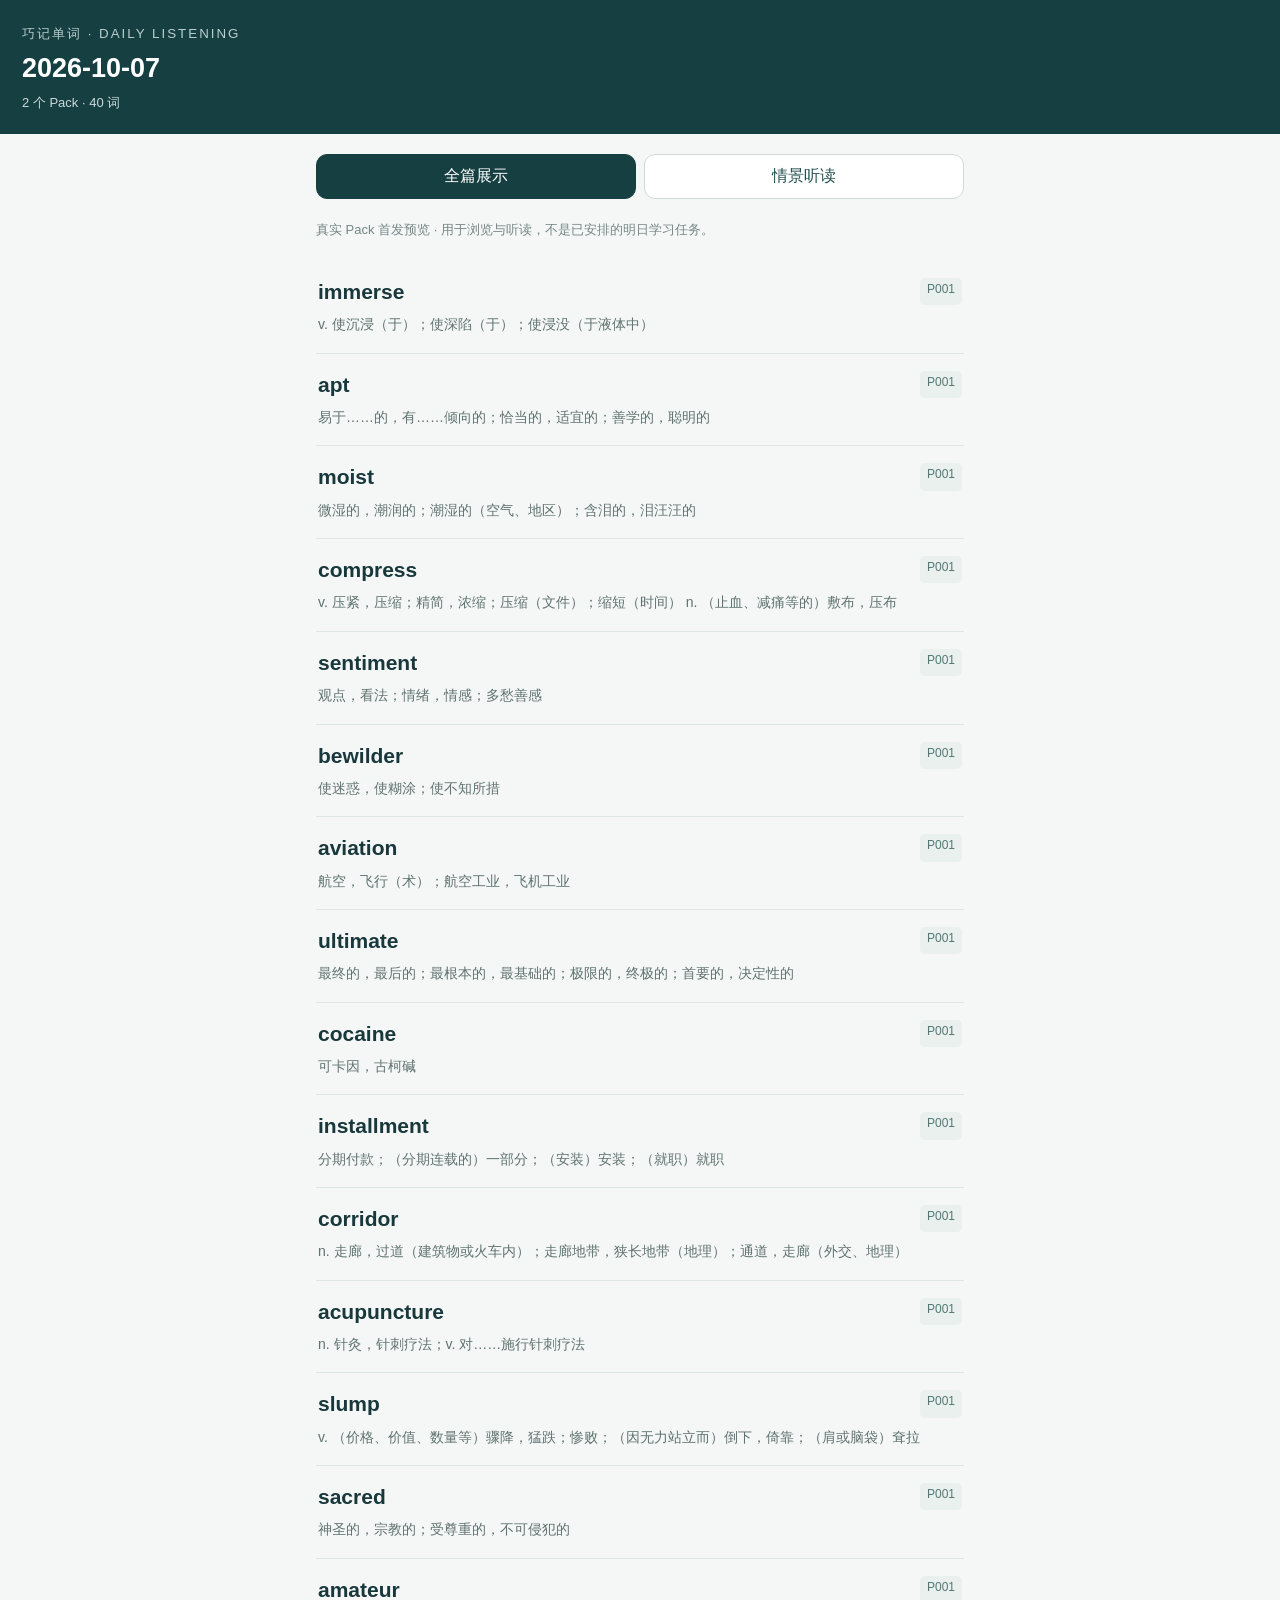
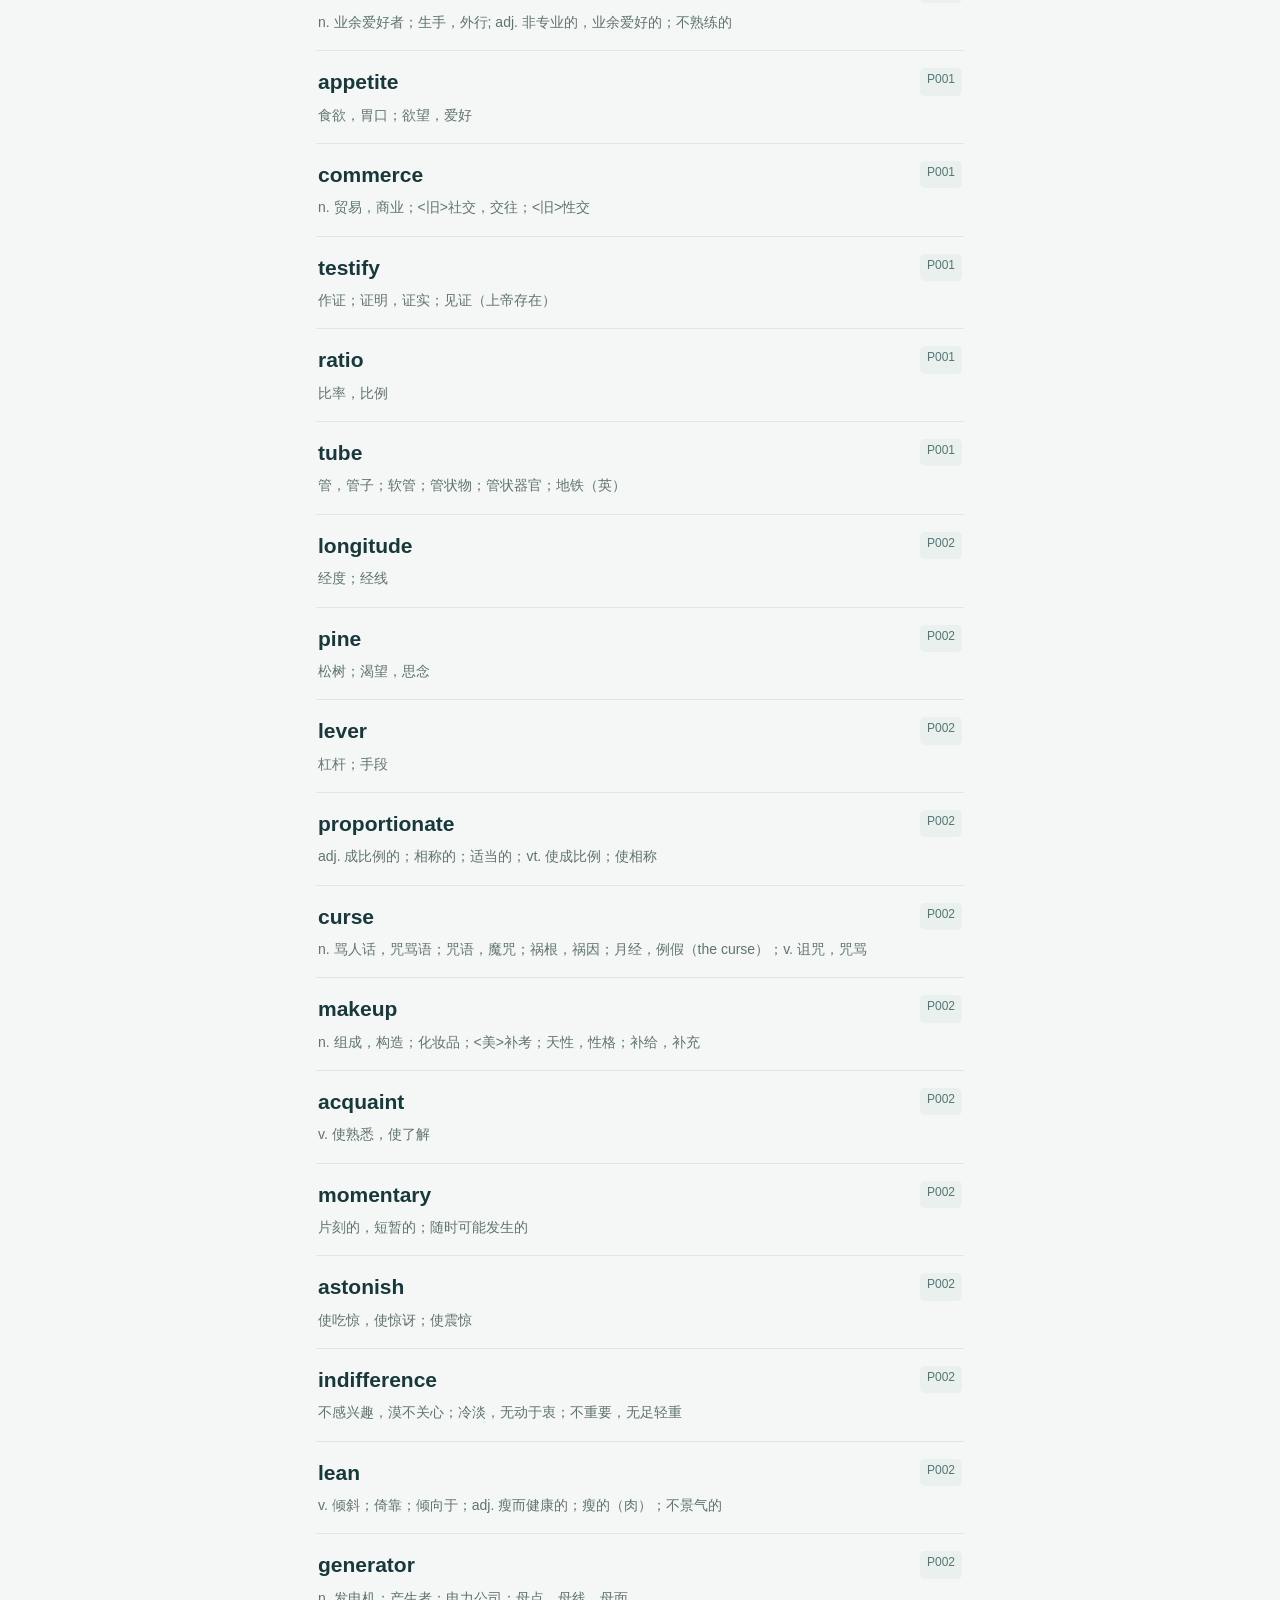
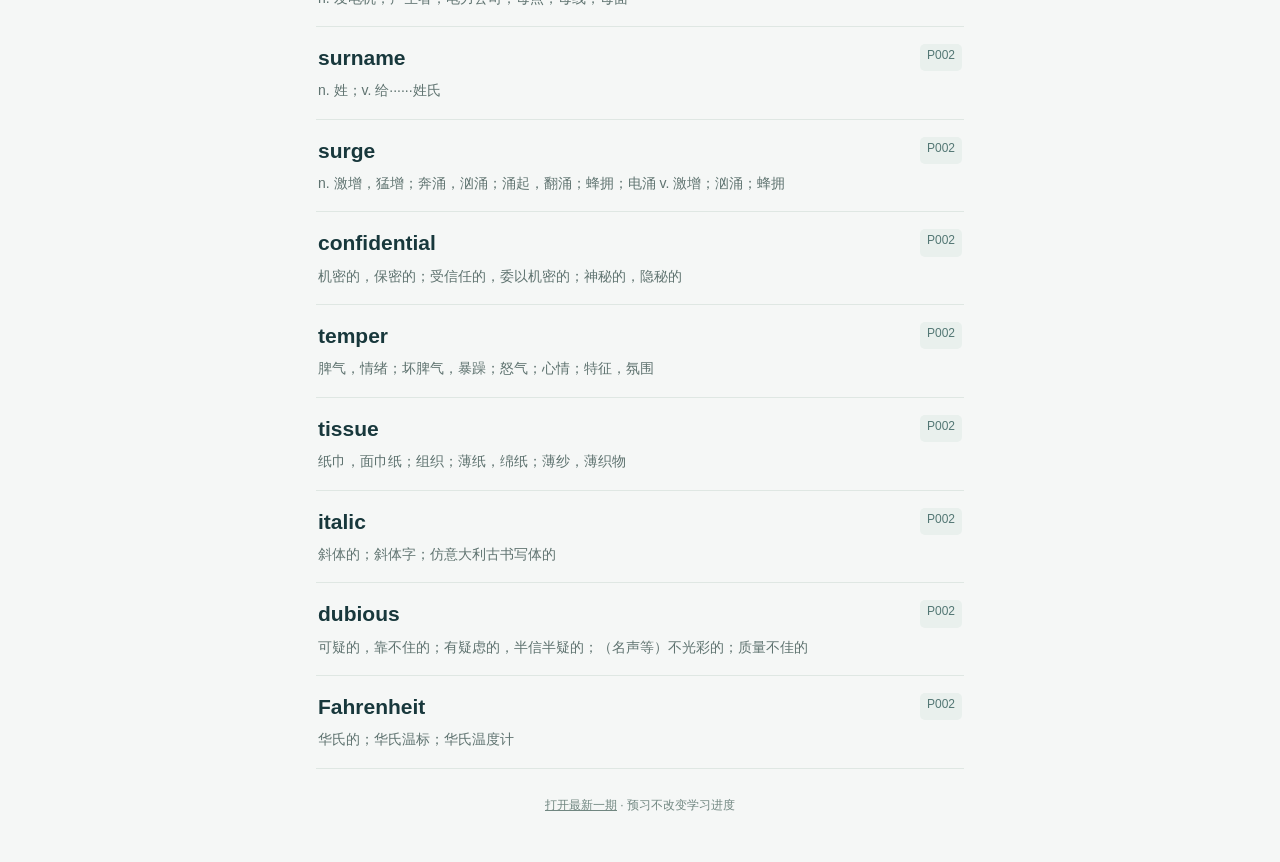
==== index.html @ 30f6bca3 "Publish daily listening static site" ====
<!doctype html><html lang="zh-CN"><head><meta charset="utf-8"><meta name="viewport" content="width=device-width,initial-scale=1"><meta http-equiv="Cache-Control" content="no-cache,no-store,must-revalidate"><title>巧记单词 · 最新听读</title><style>body{font-family:-apple-system,sans-serif;background:#f5f7f6;color:#234d4f;max-width:480px;margin:18vh auto;padding:24px;line-height:1.8}a{color:inherit}button{padding:10px 20px;border-radius:8px;background:white;border:1px solid #ccc}</style></head><body><h2>巧记单词 · 每日听读</h2><p id="status">正在打开最新一期…</p><button id="retry" hidden>重新读取</button><script>
const base=new URL(location.pathname.endsWith('/latest/')?'../':'./',location.href);
async function openLatest(){try{const res=await fetch(new URL('manifest.json?v='+Date.now(),base),{cache:'no-store',headers:{'Cache-Control':'no-cache'}});if(!res.ok)throw Error('最新一期正在准备，请稍后重试。');const m=await res.json();if(!/^\d{4}-\d{2}-\d{2}\/$/.test(m.path))throw Error('最新一期索引异常。');const target=new URL(m.path,base);const check=await fetch(new URL('content.json?v='+Date.now(),target),{cache:'no-store'});if(!check.ok)throw Error('最新一期正在准备，请稍后重试。');const bytes=await check.arrayBuffer();const hash=Array.from(new Uint8Array(await crypto.subtle.digest('SHA-256',bytes))).map(v=>v.toString(16).padStart(2,'0')).join('');const content=JSON.parse(new TextDecoder().decode(bytes));if(hash!==m.content_hash||content.date!==m.date)throw Error('内容同步中，请稍后重试。');target.searchParams.set('v',m.content_hash.slice(0,12));location.replace(target.href)}catch(e){document.getElementById('status').textContent=e.message;document.getElementById('retry').hidden=false}}
document.getElementById('retry').onclick=openLatest;openLatest();
</script></body></html>
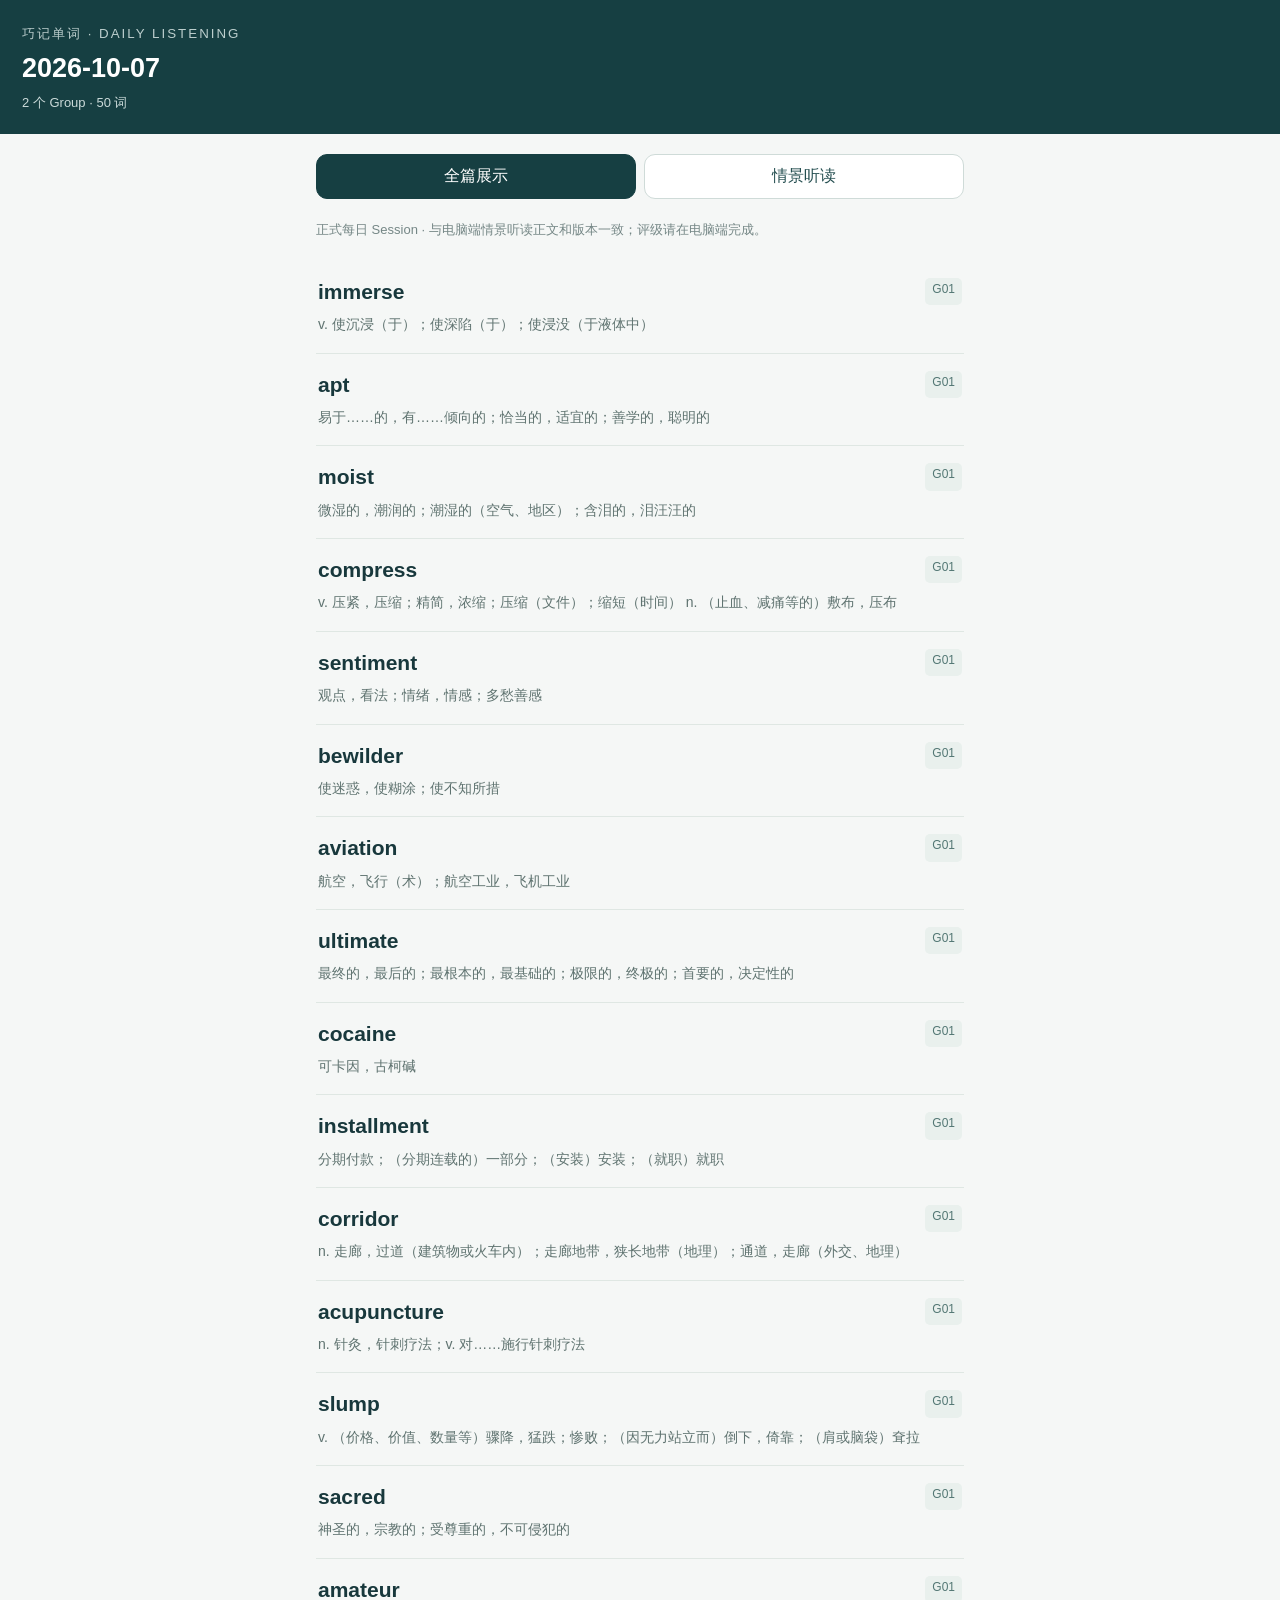
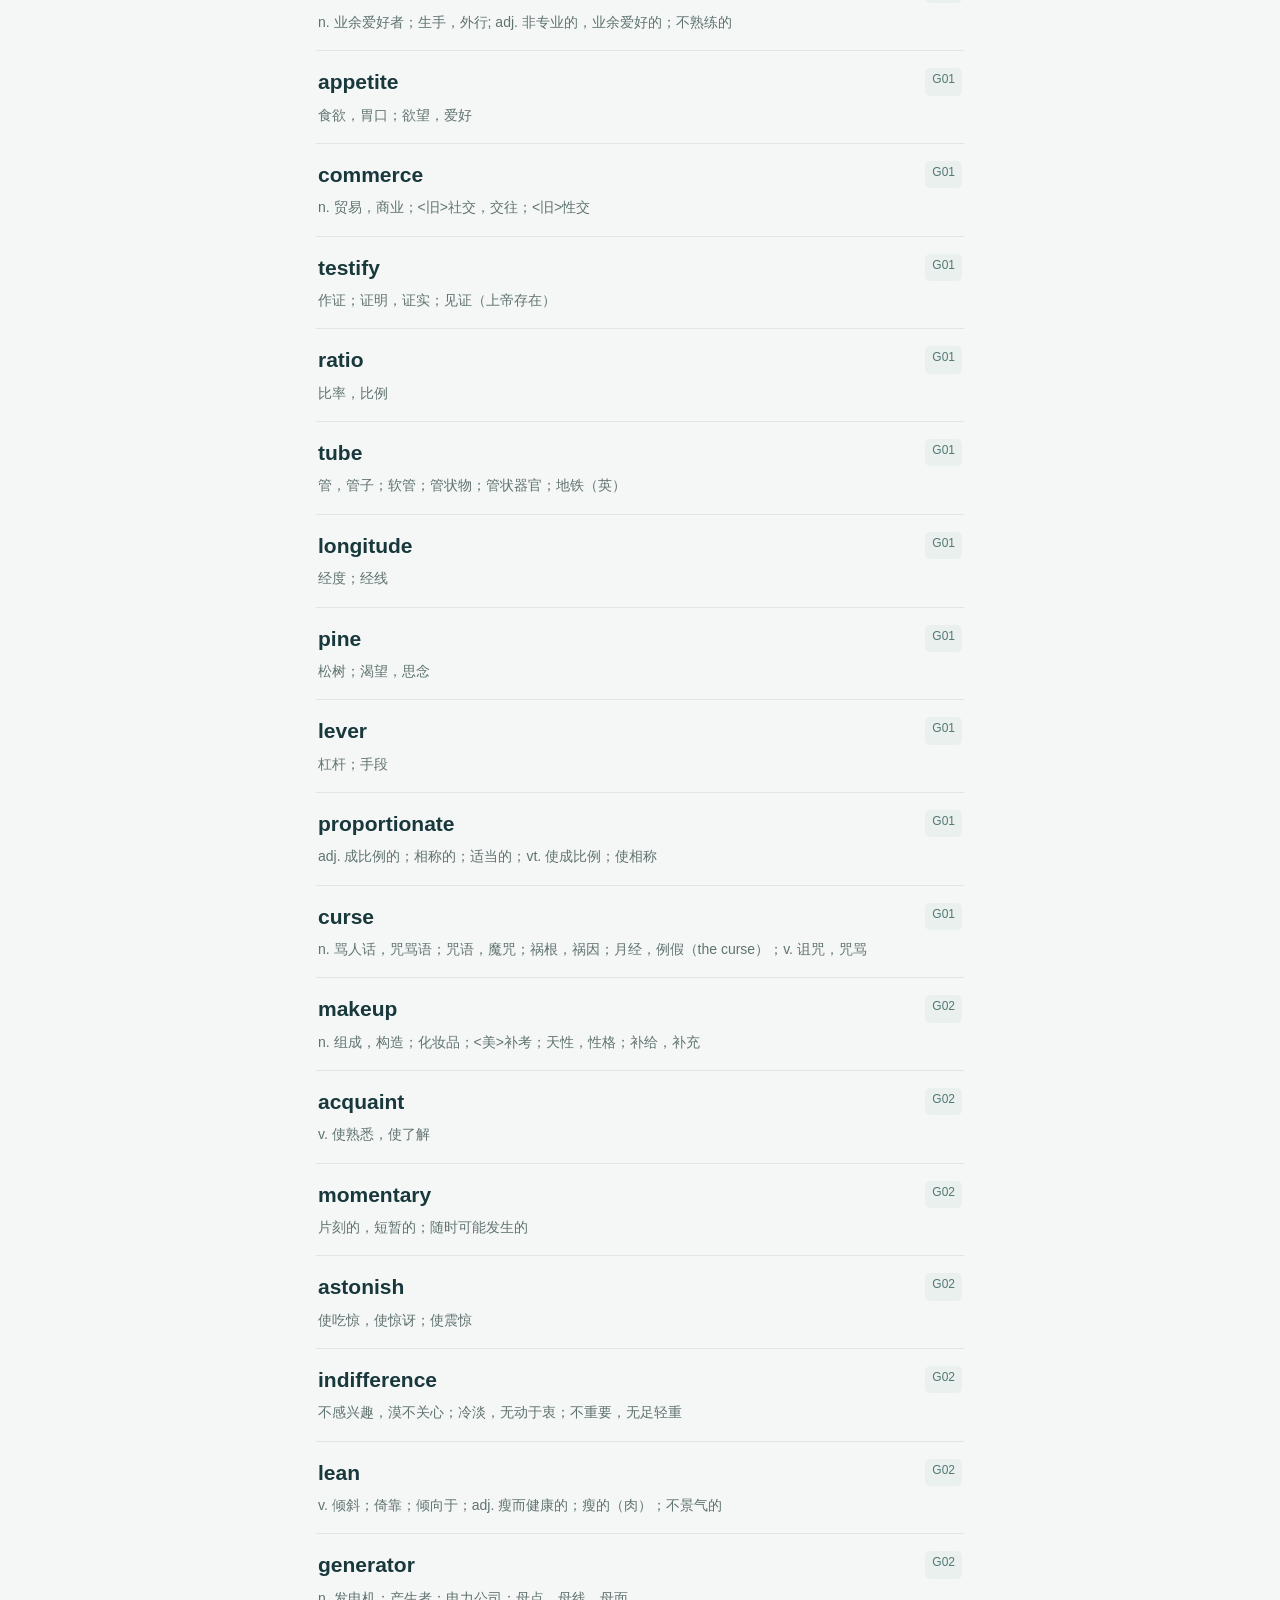
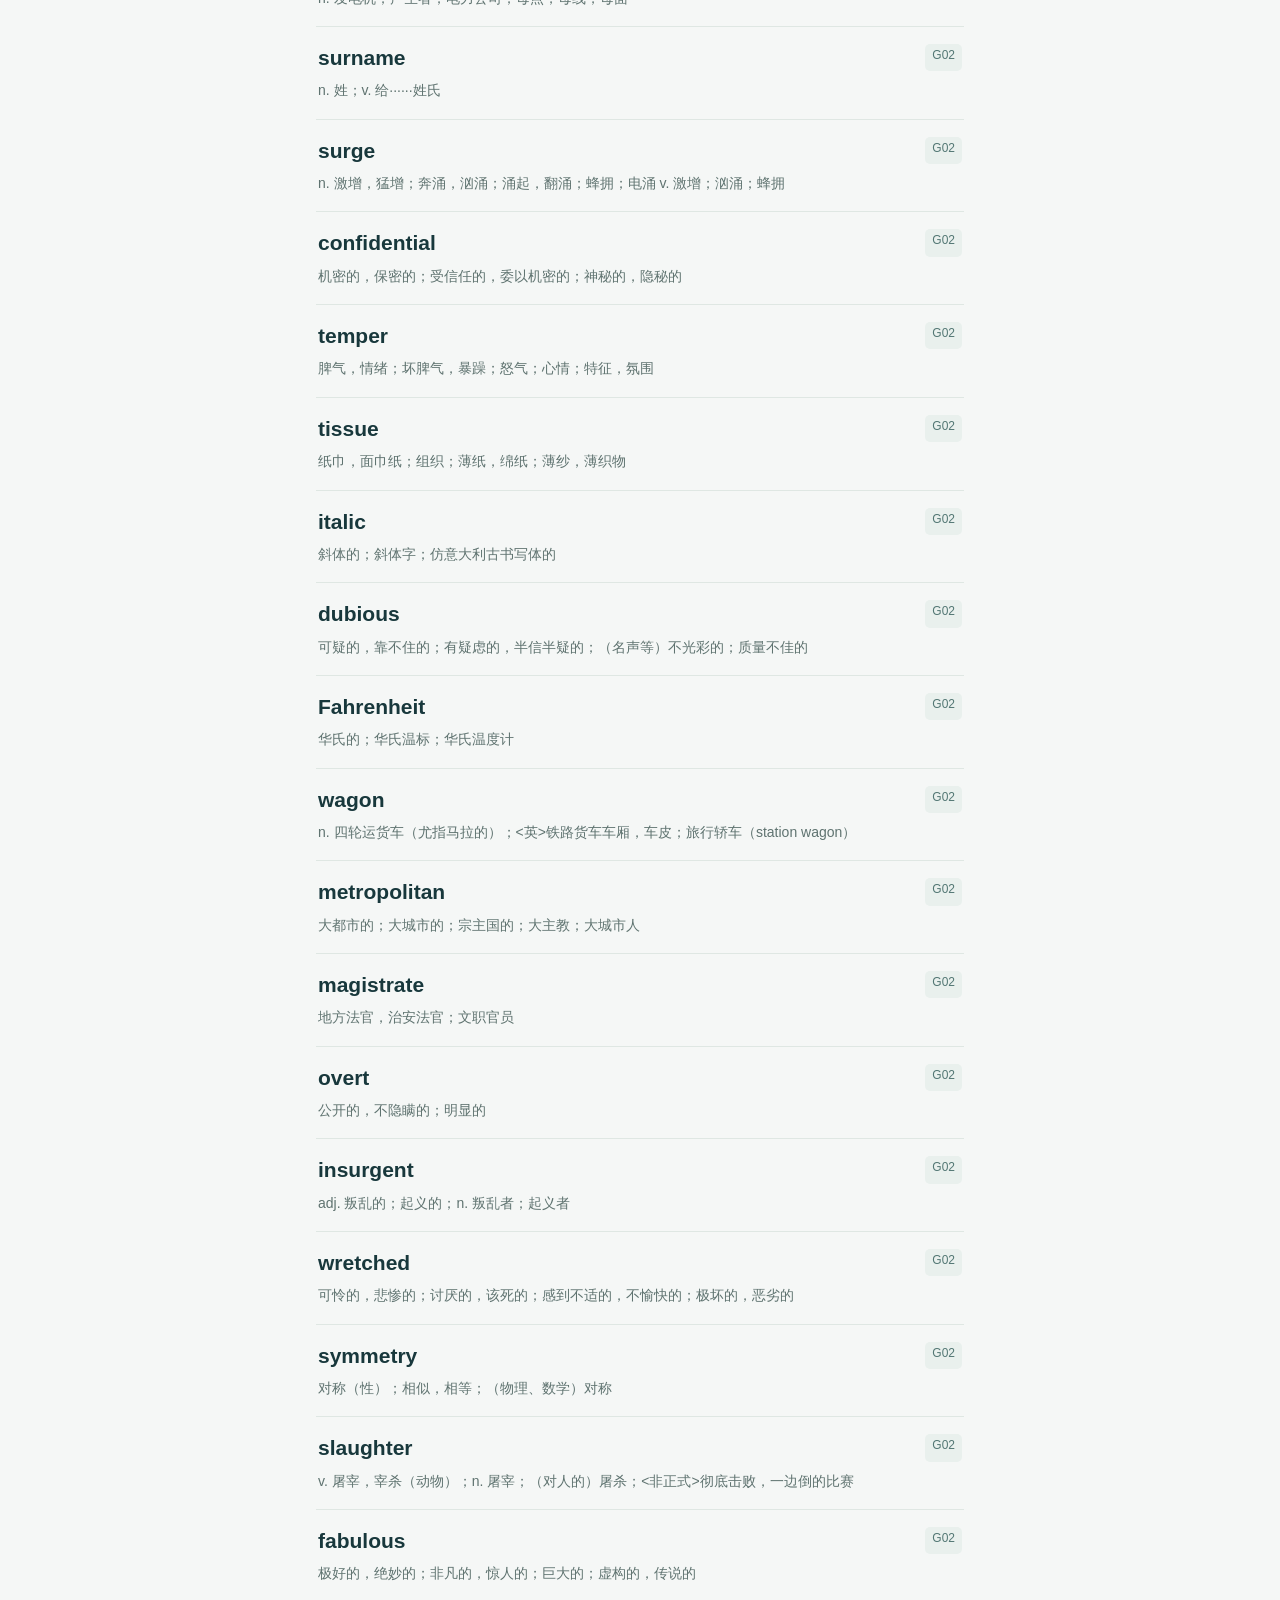
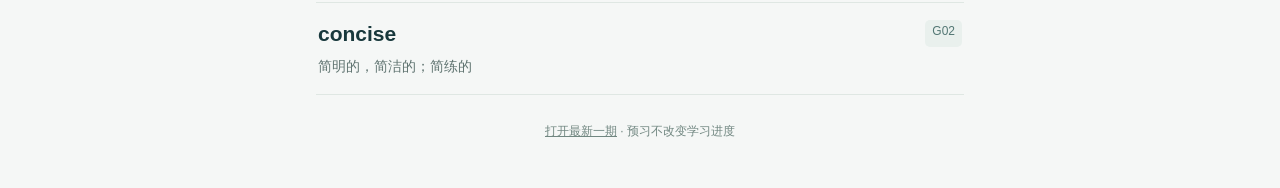
==== commit 4f330985: "Activate formal daily listening 2026-10-07" ====
--- a/index.html
+++ b/index.html
@@ -1,5 +1,5 @@
 <!doctype html><html lang="zh-CN"><head><meta charset="utf-8"><meta name="viewport" content="width=device-width,initial-scale=1"><meta http-equiv="Cache-Control" content="no-cache,no-store,must-revalidate"><title>巧记单词 · 最新听读</title><style>body{font-family:-apple-system,sans-serif;background:#f5f7f6;color:#234d4f;max-width:480px;margin:18vh auto;padding:24px;line-height:1.8}a{color:inherit}button{padding:10px 20px;border-radius:8px;background:white;border:1px solid #ccc}</style></head><body><h2>巧记单词 · 每日听读</h2><p id="status">正在打开最新一期…</p><button id="retry" hidden>重新读取</button><script>
 const base=new URL(location.pathname.endsWith('/latest/')?'../':'./',location.href);
-async function openLatest(){try{const res=await fetch(new URL('manifest.json?v='+Date.now(),base),{cache:'no-store',headers:{'Cache-Control':'no-cache'}});if(!res.ok)throw Error('最新一期正在准备，请稍后重试。');const m=await res.json();if(!/^\d{4}-\d{2}-\d{2}\/$/.test(m.path))throw Error('最新一期索引异常。');const target=new URL(m.path,base);const check=await fetch(new URL('content.json?v='+Date.now(),target),{cache:'no-store'});if(!check.ok)throw Error('最新一期正在准备，请稍后重试。');const bytes=await check.arrayBuffer();const hash=Array.from(new Uint8Array(await crypto.subtle.digest('SHA-256',bytes))).map(v=>v.toString(16).padStart(2,'0')).join('');const content=JSON.parse(new TextDecoder().decode(bytes));if(hash!==m.content_hash||content.date!==m.date)throw Error('内容同步中，请稍后重试。');target.searchParams.set('v',m.content_hash.slice(0,12));location.replace(target.href)}catch(e){document.getElementById('status').textContent=e.message;document.getElementById('retry').hidden=false}}
+async function openLatest(){try{const res=await fetch(new URL('manifest.json?v='+Date.now(),base),{cache:'no-store',headers:{'Cache-Control':'no-cache'}});if(!res.ok)throw Error('最新一期正在准备，请稍后重试。');const m=await res.json();if(!/^\d{4}-\d{2}-\d{2}\/(?:[a-f0-9]{64}\/)?$/.test(m.path))throw Error('最新一期索引异常。');if(m.preview||m.schema_version!==2){document.getElementById('status').textContent='当前仅为首发预览，正式次日内容尚未准备完成。';return}const target=new URL(m.path,base);const check=await fetch(new URL('content.json?v='+Date.now(),target),{cache:'no-store'});if(!check.ok)throw Error('最新一期正在准备，请稍后重试。');const bytes=await check.arrayBuffer();const hash=Array.from(new Uint8Array(await crypto.subtle.digest('SHA-256',bytes))).map(v=>v.toString(16).padStart(2,'0')).join('');const content=JSON.parse(new TextDecoder().decode(bytes));if(hash!==m.artifact_hash||content.content_hash!==m.content_hash||content.session_id!==m.session_id||content.queue_snapshot_hash!==m.queue_snapshot_hash||content.preview||content.date!==m.date||JSON.stringify(content.groups.map(g=>({group_id:g.group_id,group_signature:g.group_signature,active_version:g.active_version,content_hash:g.content_hash})))!==JSON.stringify(m.groups))throw Error('内容同步中，请稍后重试。');target.searchParams.set('v',m.content_hash.slice(0,12));location.replace(target.href)}catch(e){document.getElementById('status').textContent=e.message;document.getElementById('retry').hidden=false}}
 document.getElementById('retry').onclick=openLatest;openLatest();
 </script></body></html>
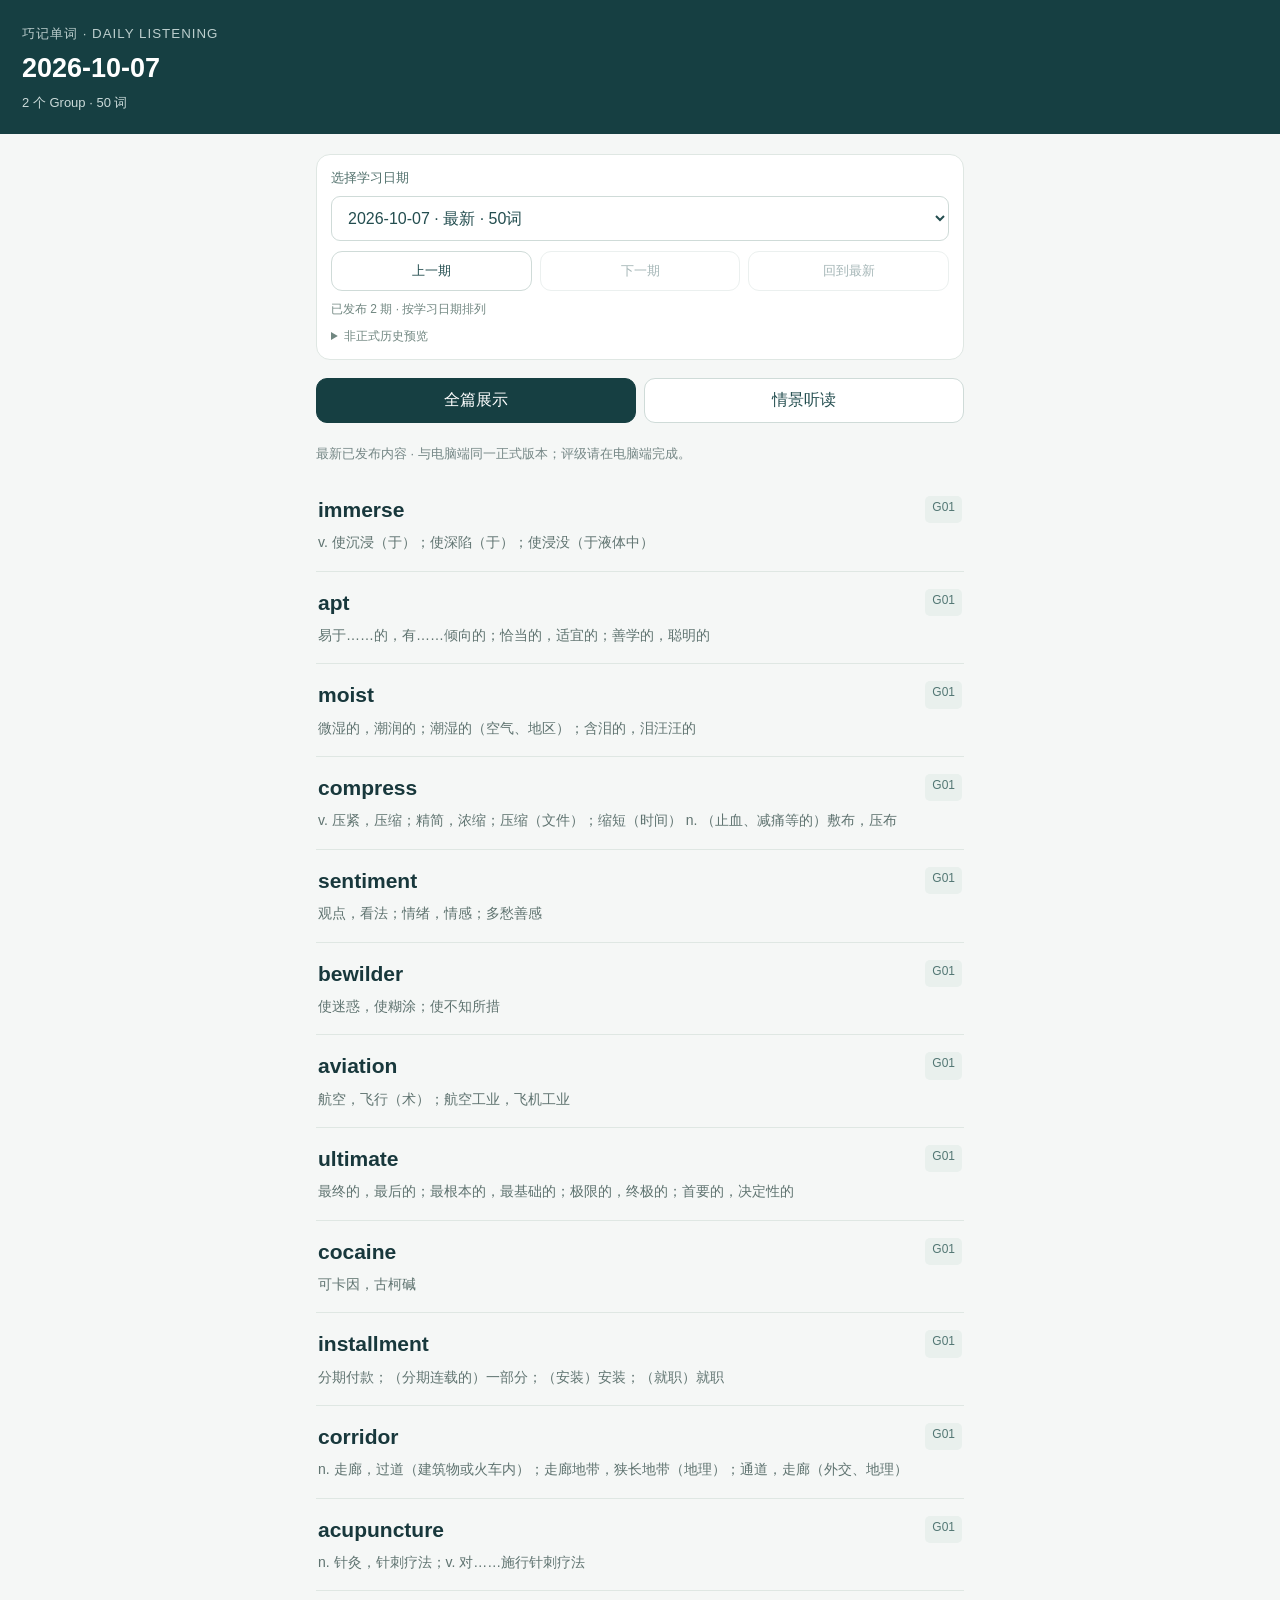
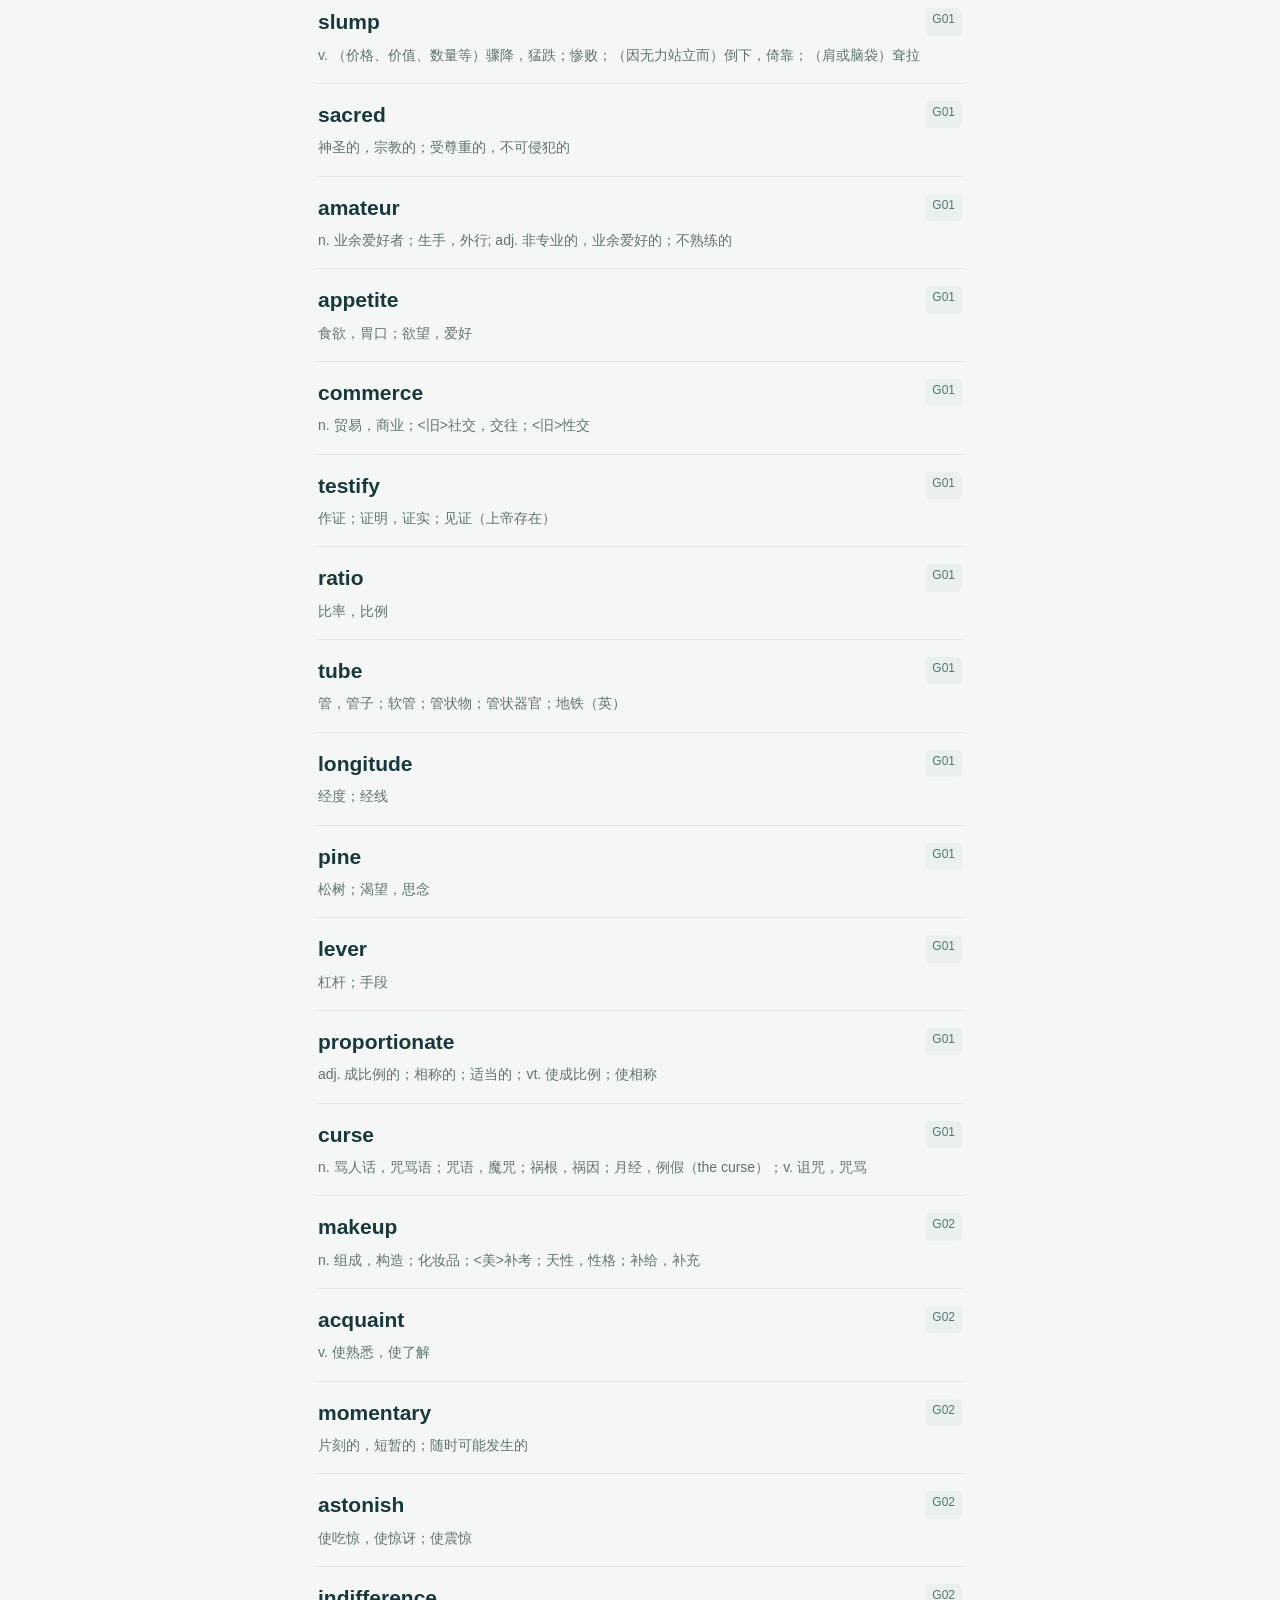
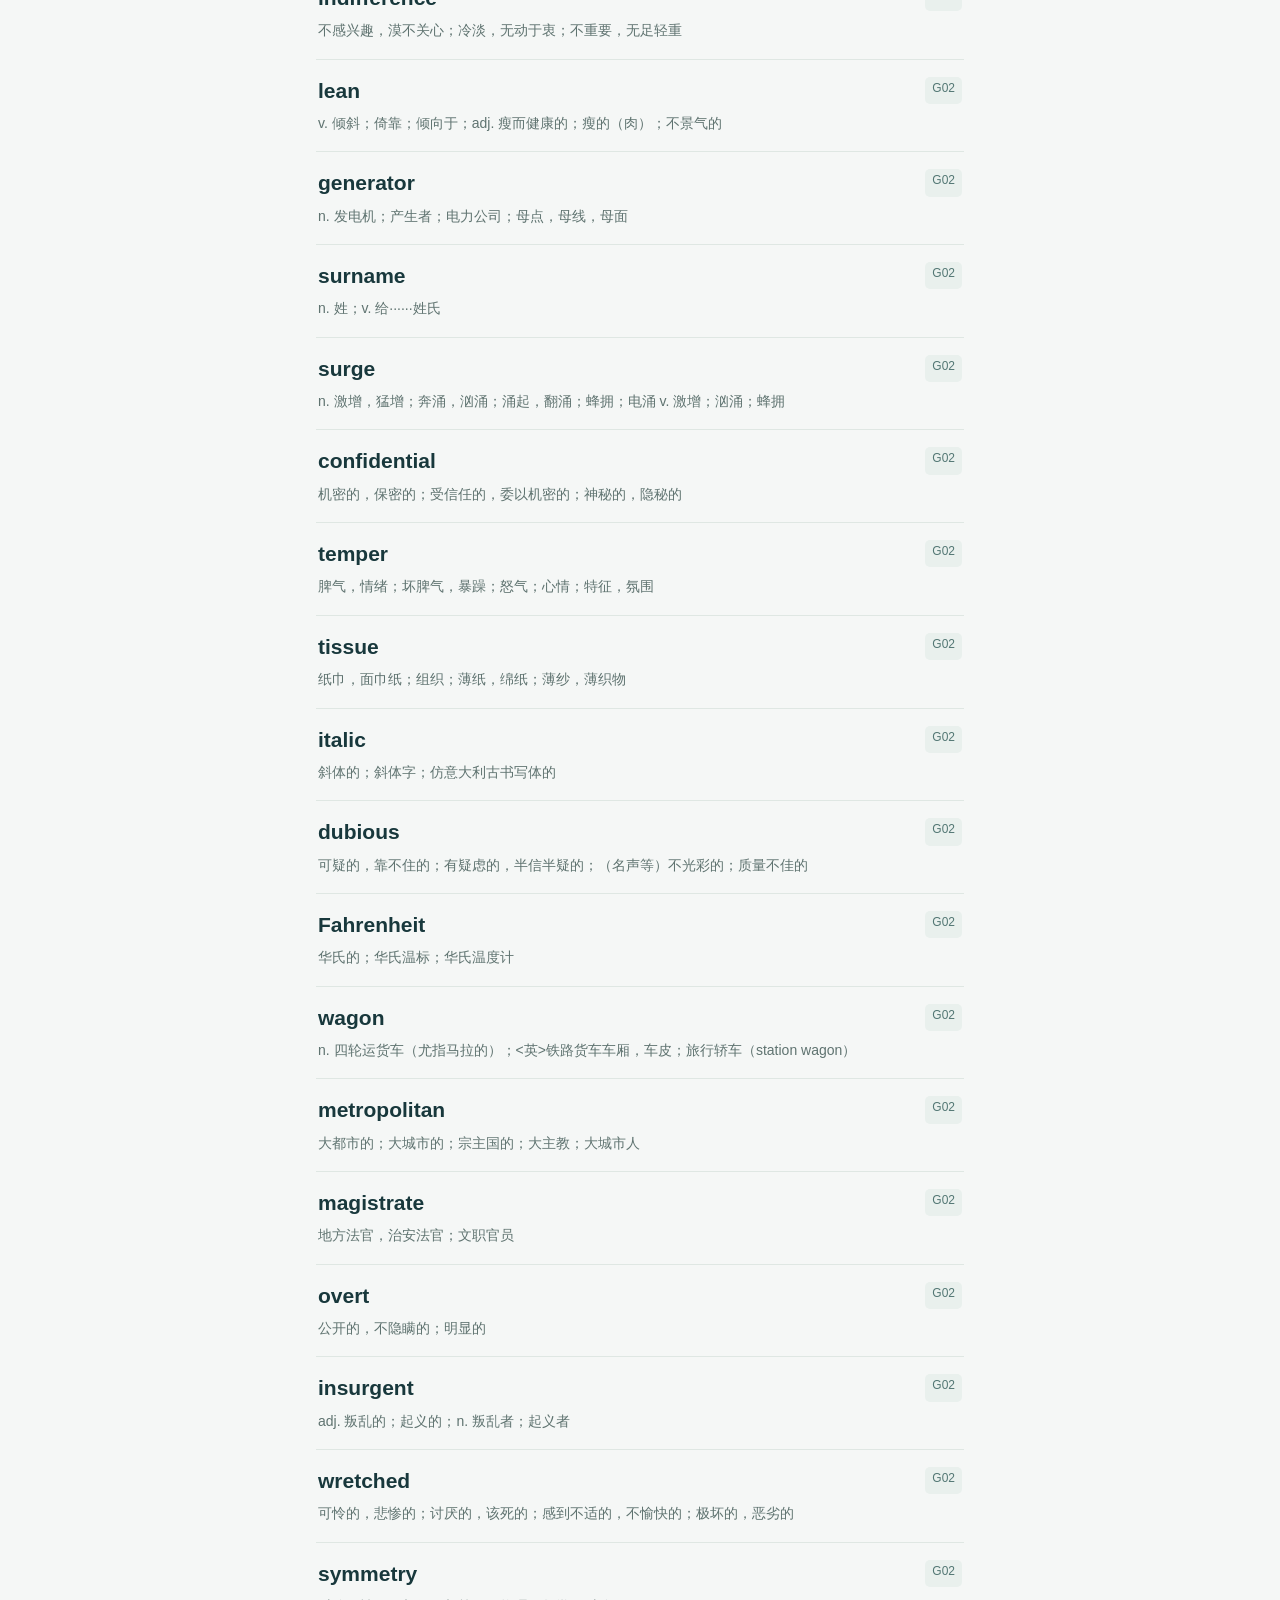
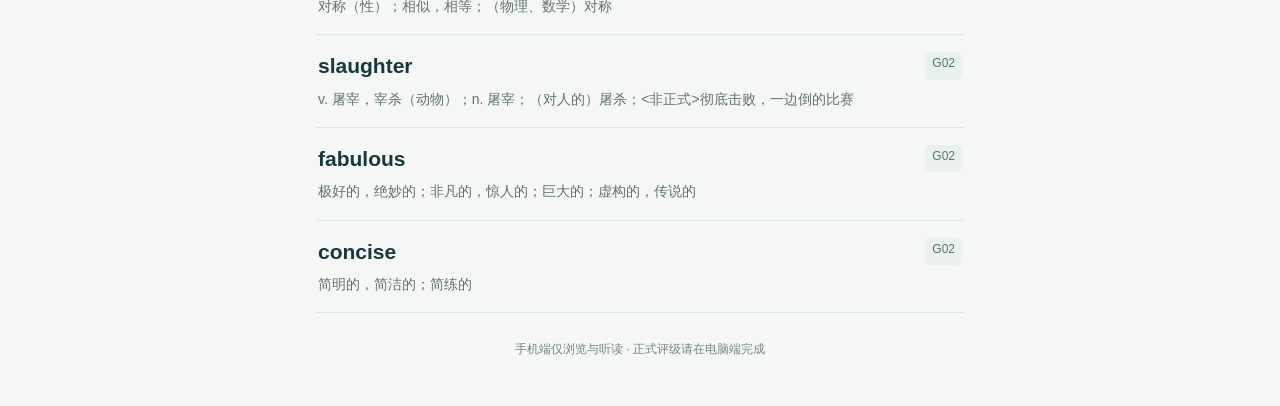
==== commit dd16e37c: "Update daily listening dates 2026-10-06" ====
--- a/index.html
+++ b/index.html
@@ -1,5 +1,33 @@
-<!doctype html><html lang="zh-CN"><head><meta charset="utf-8"><meta name="viewport" content="width=device-width,initial-scale=1"><meta http-equiv="Cache-Control" content="no-cache,no-store,must-revalidate"><title>巧记单词 · 最新听读</title><style>body{font-family:-apple-system,sans-serif;background:#f5f7f6;color:#234d4f;max-width:480px;margin:18vh auto;padding:24px;line-height:1.8}a{color:inherit}button{padding:10px 20px;border-radius:8px;background:white;border:1px solid #ccc}</style></head><body><h2>巧记单词 · 每日听读</h2><p id="status">正在打开最新一期…</p><button id="retry" hidden>重新读取</button><script>
+<!doctype html>
+<html lang="zh-CN"><head><meta charset="utf-8"><meta name="viewport" content="width=device-width,initial-scale=1,viewport-fit=cover"><meta name="theme-color" content="#163f42"><title>巧记单词 · 每日听读</title>
+<style>
+:root{font-family:-apple-system,BlinkMacSystemFont,"PingFang SC",sans-serif;color:#18383c;background:#f5f7f6;font-synthesis:none}*{box-sizing:border-box}body{margin:0}header{padding:calc(24px + env(safe-area-inset-top)) 22px 22px;background:#163f42;color:#fff}header small{letter-spacing:2px;color:#bccecd}h1{font-size:27px;margin:10px 0}#subtitle{font-size:13px;color:#cbdad9}main{max-width:680px;margin:auto;padding:20px 16px 36px}nav{display:flex;gap:8px;margin-bottom:20px}button,a.button{font:inherit;border:1px solid #cfdbd8;border-radius:11px;background:#fff;color:#234d4f;padding:11px 15px;cursor:pointer;text-decoration:none}button:disabled{opacity:.4}nav button{flex:1}button.active{background:#163f42;color:#fff;border-color:#163f42}.hint{font-size:13px;color:#758786;line-height:1.7;margin:12px 0 20px}.packTag{font-size:12px;color:#537774;background:#e9f0ed;border-radius:5px;padding:4px 7px;white-space:nowrap}.word{display:grid;grid-template-columns:1fr auto;gap:8px;padding:17px 2px;border-bottom:1px solid #dfe7e3}.word b{font-size:21px;line-height:1.3}.word p{grid-column:1/-1;margin:0;font-size:14px;color:#5f7370;line-height:1.6}article{background:white;border-radius:16px;padding:20px;box-shadow:0 3px 14px #1b403b08}article h2{font-size:20px;margin:0 0 9px}article h3{font-size:16px;margin:25px 0 10px;color:#376664}article p{font-size:18px;line-height:2.1;margin:0;color:#314944;overflow-wrap:anywhere}.target{color:#096d72;font-weight:600}.gloss{font-weight:400;font-size:15px;color:#738784}body.hide-gloss .gloss{display:none}.controls{background:white;border:1px solid #e1e9e4;border-radius:16px;padding:16px;margin-top:14px;position:sticky;bottom:calc(8px + env(safe-area-inset-bottom));box-shadow:0 4px 20px #19342f12}audio{display:block;width:100%;margin-bottom:12px}.row{display:flex;align-items:center;justify-content:center;gap:8px;margin:10px 0;flex-wrap:wrap}.row button{padding:9px 12px;font-size:14px}#play{min-width:95px;background:#163f42;color:white}label{font-size:13px;color:#52716d;display:flex;align-items:center;gap:8px}.pack-nav{display:flex;justify-content:space-between;align-items:center;gap:8px;margin:16px 0}.pack-nav span{font-size:13px}#error{color:#935147;white-space:pre-wrap}.foot{font-size:12px;color:#718781;text-align:center;margin-top:28px}.foot a{color:inherit}#playerMessage{font-size:12px;color:#805840;text-align:center}button:focus-visible,a:focus-visible{outline:3px solid #75b3a6;outline-offset:2px}
+.date-picker{background:white;border:1px solid #dfe7e3;border-radius:14px;padding:14px;margin-bottom:18px}.date-picker label{display:block;font-weight:600;margin-bottom:9px}.date-picker select{width:100%;font:inherit;font-size:16px;padding:12px;border:1px solid #cfdbd8;border-radius:9px;background:#fff;color:#234d4f}.date-actions{display:flex;gap:8px;margin-top:10px}.date-actions button{flex:1;font-size:13px;padding:10px 7px}.date-meta{font-size:12px;color:#718781;margin:10px 0 0}.date-picker details{font-size:12px;color:#718781;margin-top:10px}.date-picker details a{display:block;padding:8px 0;color:#537774}header small{letter-spacing:1px}#notice{margin-bottom:14px}</style></head><body><header><small>巧记单词 · DAILY LISTENING</small><h1 id="date">每日移动听读</h1><div id="subtitle">正在读取…</div></header><main><section class="date-picker" aria-label="选择学习日期"><label for="studyDate">选择学习日期</label><select id="studyDate" disabled><option>正在读取已发布日期…</option></select><div class="date-actions"><button id="older" disabled>上一期</button><button id="newer" disabled>下一期</button><button id="latestDate" disabled>回到最新</button></div><p id="dateMeta" class="date-meta" aria-live="polite"></p><details id="previewArchive" hidden><summary>非正式历史预览</summary><div id="previewLinks"></div></details></section><nav aria-label="学习模式"><button id="fullTab" class="active" aria-selected="true">全篇展示</button><button id="listenTab" aria-selected="false">情景听读</button></nav><p id="notice" class="hint">次日预习 · 按正式学习顺序浏览；评级请在电脑端完成。</p><div id="error" role="status"></div><section id="overview" aria-label="全部目标词"></section><section id="listening" hidden><div class="pack-nav"><button id="previous">上一 Group</button><span id="packNumber"></span><button id="next">下一 Group</button></div><article><h2 id="packTitle"></h2><div id="scenes"></div></article><div class="controls"><audio id="audio" controls preload="metadata" playsinline></audio><div class="row"><button id="back">−15 秒</button><button id="play">播放</button><button id="forward">+15 秒</button></div><div class="row" aria-label="播放速度"><button data-rate="0.8">0.8×</button><button data-rate="1">1×</button><button data-rate="1.2">1.2×</button><label><input type="checkbox" id="gloss" checked>显示中文释义</label></div><div id="playerMessage" role="status"></div></div></section><p class="foot">手机端仅浏览与听读 · 正式评级请在电脑端完成</p></main>
+<script>
+'use strict';
+const $=id=>document.getElementById(id),audio=$('audio');
 const base=new URL(location.pathname.endsWith('/latest/')?'../':'./',location.href);
-async function openLatest(){try{const res=await fetch(new URL('manifest.json?v='+Date.now(),base),{cache:'no-store',headers:{'Cache-Control':'no-cache'}});if(!res.ok)throw Error('最新一期正在准备，请稍后重试。');const m=await res.json();if(!/^\d{4}-\d{2}-\d{2}\/(?:[a-f0-9]{64}\/)?$/.test(m.path))throw Error('最新一期索引异常。');if(m.preview||m.schema_version!==2){document.getElementById('status').textContent='当前仅为首发预览，正式次日内容尚未准备完成。';return}const target=new URL(m.path,base);const check=await fetch(new URL('content.json?v='+Date.now(),target),{cache:'no-store'});if(!check.ok)throw Error('最新一期正在准备，请稍后重试。');const bytes=await check.arrayBuffer();const hash=Array.from(new Uint8Array(await crypto.subtle.digest('SHA-256',bytes))).map(v=>v.toString(16).padStart(2,'0')).join('');const content=JSON.parse(new TextDecoder().decode(bytes));if(hash!==m.artifact_hash||content.content_hash!==m.content_hash||content.session_id!==m.session_id||content.queue_snapshot_hash!==m.queue_snapshot_hash||content.preview||content.date!==m.date||JSON.stringify(content.groups.map(g=>({group_id:g.group_id,group_signature:g.group_signature,active_version:g.active_version,content_hash:g.content_hash})))!==JSON.stringify(m.groups))throw Error('内容同步中，请稍后重试。');target.searchParams.set('v',m.content_hash.slice(0,12));location.replace(target.href)}catch(e){document.getElementById('status').textContent=e.message;document.getElementById('retry').hidden=false}}
-document.getElementById('retry').onclick=openLatest;openLatest();
+let data,units=[],index=0,positions={},pref={},entries=[],currentPath,loadId=0,loading=false,restorePosition=0,saveAt=0,refreshAt=0;
+try{pref=JSON.parse(localStorage.getItem('daily-listening')||'{}')}catch(e){}
+const esc=s=>String(s??'').replace(/[&<>"']/g,c=>({'&':'&amp;','<':'&lt;','>':'&gt;','"':'&quot;',"'":'&#39;'}[c]));
+const key=d=>d.date+':'+d.content_hash;
+function display(s){let result='',offset=0;for(const match of s.content_markup.matchAll(/\{\{([^{}|]+)\|([^{}|]+)\}\}/g)){const token=match[1].trim()+'（'+match[2].trim()+'）';const at=s.display_content.indexOf(token,offset);if(at<0)throw Error('正式正文与释义不一致。');result+=esc(s.display_content.slice(offset,at))+'<span class="target">'+esc(match[1].trim())+'<span class="gloss">（'+esc(match[2].trim())+'）</span></span>';offset=at+token.length}return result+esc(s.display_content.slice(offset))}
+function save(){if(!data||loading||!units[index])return;positions[units[index].group_id]=audio.currentTime||0;const k=key(data);const savedPositions=pref.last_audio_position?.entries||{};savedPositions[k]={...positions};const savedGroups=pref.last_pack?.entries||{};savedGroups[k]=units[index].group_id;pref={last_pack:{date:data.date,content_hash:data.content_hash,group_id:units[index].group_id,entries:savedGroups},last_audio_position:{date:data.date,content_hash:data.content_hash,positions:{...positions},entries:savedPositions},playback_rate:audio.playbackRate||1,show_gloss:$('gloss').checked};try{localStorage.setItem('daily-listening',JSON.stringify(pref))}catch(e){}}
+function rate(r){audio.playbackRate=r;document.querySelectorAll('[data-rate]').forEach(b=>b.classList.toggle('active',Number(b.dataset.rate)===r));save()}
+function mode(listen){$('overview').hidden=listen;$('listening').hidden=!listen;for(const [id,active] of [['fullTab',!listen],['listenTab',listen]]){$(id).classList.toggle('active',active);$(id).setAttribute('aria-selected',String(active))}}
+function pack(i){if(!data)return;if(audio.src)save();audio.pause();index=Math.max(0,Math.min(i,units.length-1));const p=units[index];$('previous').disabled=index===0;$('next').disabled=index===units.length-1;$('packNumber').textContent=`${index+1} / ${units.length}`;$('packTitle').textContent=`${p.group_id} · 本期 ${p.words.length} 词`;$('scenes').innerHTML=p.segments.map(s=>'<h3>'+esc(s.title)+'</h3><p>'+display(s)+'</p>').join('');restorePosition=positions[p.group_id]||0;loading=true;audio.src=new URL(p.audio,new URL(currentPath,base)).href;audio.load();$('playerMessage').textContent='';if('mediaSession' in navigator)navigator.mediaSession.metadata=new MediaMetadata({title:p.group_id+' · '+data.date,artist:'巧记单词',album:'每日移动听读'});}
+audio.addEventListener('loadedmetadata',()=>{const pos=restorePosition;loading=false;if(Number.isFinite(audio.duration)&&pos<audio.duration-1)audio.currentTime=pos;rate([.8,1,1.2].includes(Number(pref.playback_rate))?Number(pref.playback_rate):1)});
+audio.addEventListener('timeupdate',()=>{if(Date.now()-saveAt>1000){saveAt=Date.now();save()}});audio.addEventListener('seeked',save);audio.addEventListener('pause',()=>{$('play').textContent='播放';save()});audio.addEventListener('play',()=>{$('play').textContent='暂停'});audio.addEventListener('error',()=>{loading=false;$('playerMessage').textContent='音频暂未加载，请检查网络后重试。'});
+function seek(delta){if(Number.isFinite(audio.duration)){audio.currentTime=Math.max(0,Math.min(audio.duration,audio.currentTime+delta));save()}}
+async function play(){try{await audio.play();$('playerMessage').textContent=''}catch(e){$('playerMessage').textContent='请点击音频控件开始播放。'}}
+$('play').onclick=()=>audio.paused?play():audio.pause();$('back').onclick=()=>seek(-15);$('forward').onclick=()=>seek(15);$('previous').onclick=()=>pack(index-1);$('next').onclick=()=>pack(index+1);$('fullTab').onclick=()=>mode(false);$('listenTab').onclick=()=>mode(true);
+document.querySelectorAll('[data-rate]').forEach(b=>b.onclick=()=>{pref.playback_rate=Number(b.dataset.rate);rate(pref.playback_rate)});$('gloss').onchange=()=>{document.body.classList.toggle('hide-gloss',!$('gloss').checked);save()};window.addEventListener('pagehide',save);
+if('mediaSession' in navigator){for(const [action,handler] of [['play',play],['pause',()=>audio.pause()],['seekbackward',()=>seek(-15)],['seekforward',()=>seek(15)],['previoustrack',()=>pack(index-1)],['nexttrack',()=>pack(index+1)]]){try{navigator.mediaSession.setActionHandler(action,handler)}catch(e){}}try{navigator.mediaSession.setActionHandler('seekto',e=>{audio.currentTime=e.seekTime;save()})}catch(e){}}
+function validEntry(m){return m?.schema_version===2&&!m.preview&&/^\d{4}-\d{2}-\d{2}$/.test(m.date)&&m.path===m.date+'/'+m.content_hash+'/'&&/^[a-f0-9]{64}$/.test(m.content_hash)&&/^[a-f0-9]{64}$/.test(m.artifact_hash)}
+async function json(path){const url=new URL(path,base);url.searchParams.set('v',Date.now());const r=await fetch(url,{cache:'no-store'});if(!r.ok){const error=Error('内容暂未加载，请检查网络后重试。');error.status=r.status;throw error}return r.json()}
+function dates(){const selected=data?.date||entries[0]?.date;$('studyDate').innerHTML=entries.map((e,i)=>'<option value="'+esc(e.date)+'">'+esc(e.date)+(i===0?' · 最新':'')+(e.word_count?' · '+e.word_count+'词':'')+'</option>').join('');$('studyDate').value=selected;const i=entries.findIndex(e=>e.date===selected);$('studyDate').disabled=!entries.length;$('older').disabled=i<0||i>=entries.length-1;$('newer').disabled=i<=0;$('latestDate').disabled=!entries.length||(i===0&&data?.content_hash===entries[0].content_hash);$('dateMeta').textContent=`已发布 ${entries.length} 期 · 按学习日期排列`;}
+function address(day,push){const url=new URL(location.href);if(day===entries[0]?.date)url.searchParams.delete('date');else url.searchParams.set('date',day);url.searchParams.delete('v');if(push)history.pushState({},'',url);else history.replaceState({},'',url)}
+async function choose(day,push=true){const entry=entries.find(e=>e.date===day);if(!entry)return;const id=++loadId;save();audio.pause();$('error').textContent='';$('dateMeta').textContent='正在读取 '+day+'…';try{const url=new URL(entry.path+'content.json',base);url.searchParams.set('v',entry.artifact_hash);const r=await fetch(url,{cache:'no-store'});if(!r.ok)throw Error('这期内容暂未加载，请稍后重试。');const bytes=await r.arrayBuffer();const hash=Array.from(new Uint8Array(await crypto.subtle.digest('SHA-256',bytes))).map(v=>v.toString(16).padStart(2,'0')).join('');const next=JSON.parse(new TextDecoder().decode(bytes));if(hash!==entry.artifact_hash||next.content_hash!==entry.content_hash||next.session_id!==entry.session_id||next.queue_snapshot_hash!==entry.queue_snapshot_hash||next.date!==entry.date||next.preview||JSON.stringify(next.groups.map(g=>({group_id:g.group_id,group_signature:g.group_signature,active_version:g.active_version,content_hash:g.content_hash})))!==JSON.stringify(entry.groups))throw Error('这期内容正在同步，请稍后重试。');if(id!==loadId)return;loading=true;data=next;units=data.groups;currentPath=entry.path;const k=key(data);positions={...(pref.last_audio_position?.entries?.[k]||(pref.last_audio_position?.date===data.date&&pref.last_audio_position?.content_hash===data.content_hash?pref.last_audio_position.positions:{}))};const lastGroup=pref.last_pack?.entries?.[k]||(pref.last_pack?.date===data.date&&pref.last_pack?.content_hash===data.content_hash?pref.last_pack.group_id:null);const last=units.findIndex(g=>g.group_id===lastGroup);$('date').textContent=data.date;$('subtitle').textContent=`${units.length} 个 Group · ${data.words.length} 词`;$('notice').textContent=(day===entries[0].date?'最新已发布内容':'历史内容回顾')+' · 与电脑端同一正式版本；评级请在电脑端完成。';$('overview').innerHTML=data.words.map(w=>'<div class="word"><b>'+esc(w.word)+'</b><span class="packTag">'+esc(w.group_id)+'</span><p>'+esc(w.translation)+'</p></div>').join('');$('gloss').checked=pref.show_gloss!==false;document.body.classList.toggle('hide-gloss',!$('gloss').checked);pack(last<0?0:last);dates();address(day,push)}catch(e){if(id===loadId){$('error').textContent=e.message;dates()}}}
+async function refresh(initial=false){try{const latest=await json('manifest.json');let archive;try{archive=await json('history.json')}catch(e){if(e.status!==404)throw e;archive={entries:[],previews:[]}}const byDate=new Map((archive.entries||[]).filter(validEntry).map(e=>[e.date,e]));if(validEntry(latest))byDate.set(latest.date,latest);entries=Array.from(byDate.values()).sort((a,b)=>b.date.localeCompare(a.date));const previews=(archive.previews||[]).filter(p=>p.preview&&/^\d{4}-\d{2}-\d{2}\/$/.test(p.path));$('previewArchive').hidden=!previews.length;$('previewLinks').innerHTML=previews.map(p=>'<a href="'+esc(new URL(p.path,base).href)+'">'+esc(p.date)+' · 首发预览 · '+p.word_count+'词（非正式每日内容）</a>').join('');refreshAt=Date.now();if(!entries.length){$('notice').textContent='当前仅为首发预览，正式次日内容尚未准备完成。';$('dateMeta').textContent='尚无已发布的正式日期';return}dates();if(initial){const requested=new URL(location.href).searchParams.get('date');await choose(entries.some(e=>e.date===requested)?requested:entries[0].date,false)}else if(!new URL(location.href).searchParams.has('date')&&audio.paused&&data?.content_hash!==entries[0].content_hash){await choose(entries[0].date,false)}}catch(e){$('error').textContent=e.message;$('dateMeta').textContent='请重新打开或刷新页面重试。'}}
+$('studyDate').onchange=()=>choose($('studyDate').value);$('older').onclick=()=>{const i=entries.findIndex(e=>e.date===data?.date);if(entries[i+1])choose(entries[i+1].date)};$('newer').onclick=()=>{const i=entries.findIndex(e=>e.date===data?.date);if(i>0)choose(entries[i-1].date)};$('latestDate').onclick=()=>choose(entries[0]?.date);window.addEventListener('popstate',()=>choose(new URL(location.href).searchParams.get('date')||entries[0]?.date,false));document.addEventListener('visibilitychange',()=>{if(document.hidden)save();else if(Date.now()-refreshAt>60000)refresh()});window.addEventListener('pageshow',e=>{if(e.persisted)refresh()});refresh(true);
 </script></body></html>
